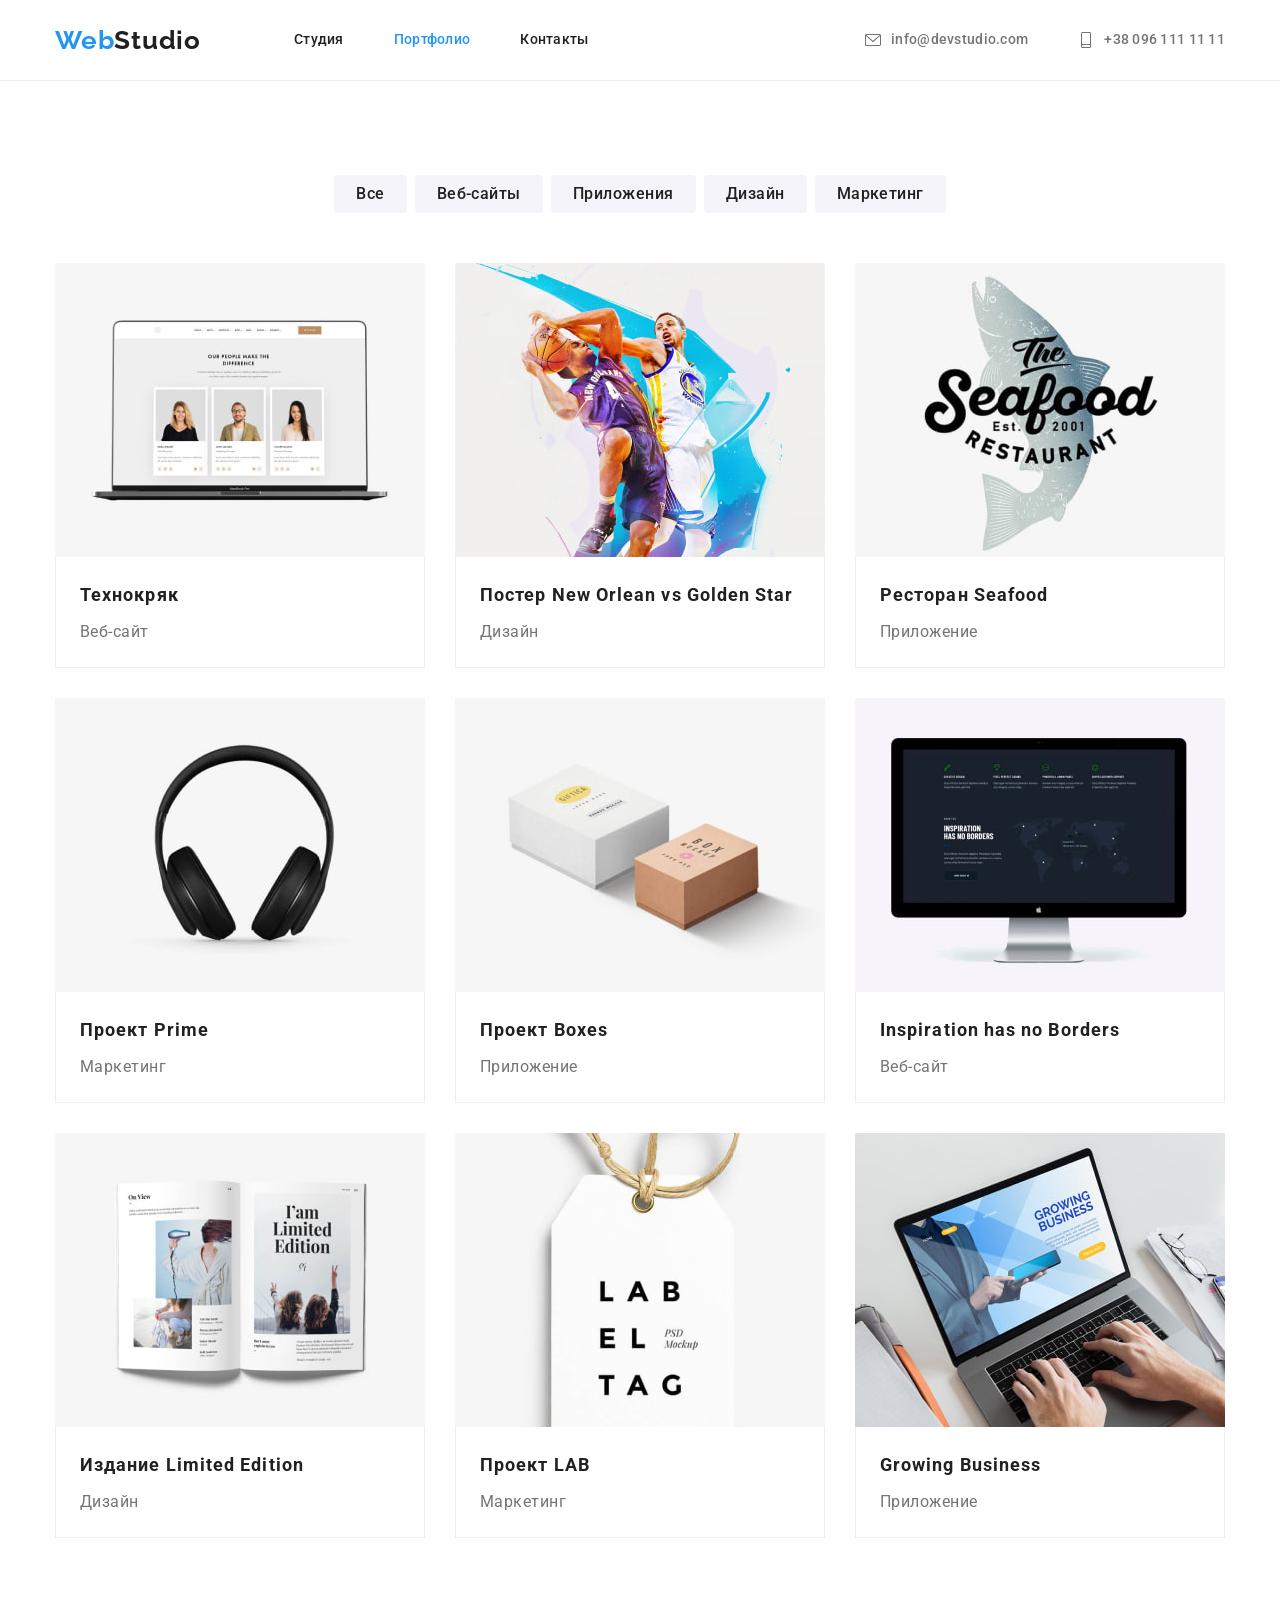
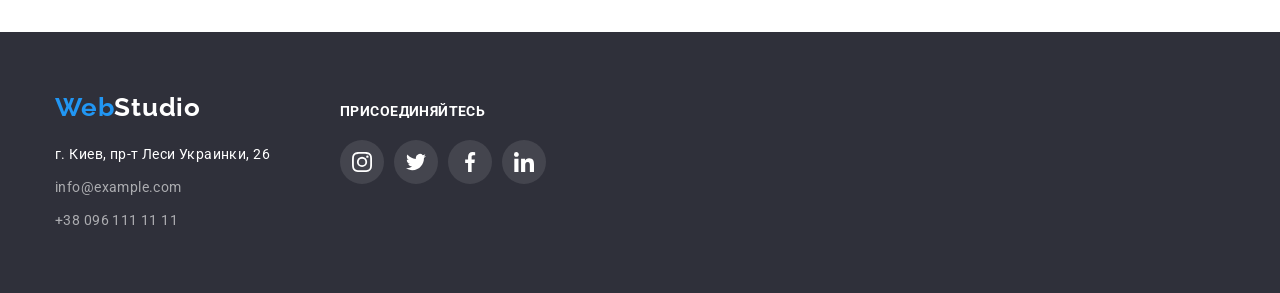
==== portfolio.html @ e17aa471 "Initial commit" ====
<!DOCTYPE html>
<html lang="ru">

<head>
    <meta charset="UTF-8">
    <meta http-equiv="X-UA-Compatible" content="IE=edge">
    <meta name="viewport" content="width=device-width, initial-scale=1.0">
    <title>Портфолио</title>
    <link href="https://fonts.googleapis.com/css2?family=Raleway:wght@700&family=Roboto:wght@400;500;700;900&display=swap"
        rel="stylesheet">
    <link rel="stylesheet" href="https://cdnjs.cloudflare.com/ajax/libs/modern-normalize/1.1.0/modern-normalize.min.css"
        integrity="sha512-wpPYUAdjBVSE4KJnH1VR1HeZfpl1ub8YT/NKx4PuQ5NmX2tKuGu6U/JRp5y+Y8XG2tV+wKQpNHVUX03MfMFn9Q=="
        crossorigin="anonymous" referrerpolicy="no-referrer" />
    <link rel="stylesheet" href="./css/styles.css">
</head>
<body>
<!--Верхняя линия-->
    <header class="header">
        <div class="container header-container">
            <a class="logo" lang="en" href="./index.html"><span class="logo-accent">Web</span>Studio</a>
            <nav class="navigation">
                <ul class="list navigation-list">
                    <li class="header-item navigation-item"><a class="navigation-link link"
                            href="./index.html">Студия</a></li>
                    <li class="header-item navigation-item"><a class="navigation-link link current"
                            href="./portfolio.html">Портфолио</a></li>
                    <li class="header-item navigation-item"><a class="navigation-link link" href="">Контакты</a></li>
                </ul>
            </nav>
            <ul class="list header-list">
                <li class="header-item">
                    <a class="header-mail link" href="mailto:info@devstudio.com">
                        <svg class="mail-icon" width="16" height="16">
                            <use href="/images/symbol-defs.svg#mail"></use>
                        </svg>
                        info@devstudio.com
                    </a>
                </li>
                <li class="header-item">
                    <a class="header-tel link" href="tel:+380961111111">
                        <svg class="mail-icon" width="16" height="16">
                            <use href="/images/symbol-defs.svg#smartphone"></use>
                        </svg>
                        +38 096 111 11 11
                    </a>
                </li>
            </ul>
        </div>
    </header>
    <main class="main">
        <section class="section">
            <div class="container">
                <h1 class="visually-hidden">Портфолио</h1>
                <!--Фільтри-->
                <ul class="list filter-list">
                    <li class="item filter-item"><button class="filter-btn" type="button">Все</button></li>
                    <li class="item filter-item"><button class="filter-btn" type="button">Веб-сайты</button></li>
                    <li class="item filter-item"><button class="filter-btn" type="button">Приложения</button></li>
                    <li class="item filter-item"><button class="filter-btn" type="button">Дизайн</button></li>
                    <li class="item filter-item"><button class="filter-btn" type="button">Маркетинг</button></li>
                </ul>
                <!--Портфолио-->
                <ul class="list portfolio-list">
                    <li class="item">
                        <a class="link portfolio-link" href="#">
                            <img class="img" src="./images/portfolio/pr1/img.jpg" alt="Веб-сайт на ноутбуке" width="370" height="294">
                            <div class="portfolio-content">
                                <h2 class="portfolio-title">Технокряк</h2>
                                <p class="portfolio-text">Веб-сайт</p>
                            </div>
                        </a>
                    </li>
                    <li class="item">
                        <a class="link portfolio-link" href="#">
                            <img class="img" src="./images/portfolio/pr2/img.jpg" alt="Баскетболисты" width="370" height="294">
                            <div class="portfolio-content">
                                <h2 class="portfolio-title">Постер <span lang="en">New Orlean vs Golden Star</span></h2>
                                <p class="portfolio-text">Дизайн</p>
                            </div>
                        </a>
                    </li>
                    <li class="item">
                        <a class="link portfolio-link" href="#">
                            <img class="img" src="./images/portfolio/pr3/img.jpg" alt="Логотип ресторана" width="370" height="294">
                            <div class="portfolio-content">
                                <h2 class="portfolio-title">Ресторан <span lang="en">Seafood</span></h2>
                                <p class="portfolio-text">Приложение</p>
                            </div>
                        </a>
                    </li>
                    <li class="item portfolio-link">
                        <a class="link" href="#">
                            <img class="img" src="./images/portfolio/pr4/img.jpg" alt="Наушники" width="370" height="294">
                            <div class="portfolio-content">
                                <h2 class="portfolio-title">Проект <span lang="en">Prime</span></h2>
                                <p class="portfolio-text">Маркетинг</p>
                            </div>
                        </a>
                    </li>
                    <li class="item">
                        <a class="link portfolio-link" href="#">
                            <img class="img" src="./images/portfolio/pr5/img.jpg" alt="Две коробочки" width="370" height="294">
                            <div class="portfolio-content">
                                <h2 class="portfolio-title">Проект <span lang="en">Boxes</span></h2>
                                <p class="portfolio-text">Приложение</p>
                            </div>
                        </a>
                    </li>
                    <li class="item">
                        <a class="link portfolio-link" href="#">
                            <img class="img" src="./images/portfolio/pr6/img.jpg" alt="Монитор компьютера" width="370" height="294">
                            <div class="portfolio-content">
                                <h2 class="portfolio-title" lang="en">Inspiration has no Borders</h2>
                                <p class="portfolio-text">Веб-сайт</p>
                            </div>
                        </a>
                    </li>
                    <li class="item">
                        <a class="link portfolio-link" href="#">
                            <img class="img" src="./images/portfolio/pr7/img.jpg" alt="Разворот журнала" width="370" height="294">
                            <div class="portfolio-content">
                                <h2 class="portfolio-title">Издание <span lang="en">Limited Edition</span></h2>
                                <p class="portfolio-text">Дизайн</p>
                            </div>
                        </a>
                    </li>
                    <li class="item">
                        <a class="link portfolio-link" href="#">
                            <img class="img" src="./images/portfolio/pr8/img.jpg" alt="Бирка" width="370" height="294">
                            <div class="portfolio-content">
                                <h2 class="portfolio-title">Проект <span lang="en">LAB</span></h2>
                                <p class="portfolio-text">Маркетинг</p>
                            </div>
                        </a>
                    </li>
                    <li class="item">
                        <a class="link portfolio-link" href="#">
                            <img class="img" src="./images/portfolio/pr9/img.jpg" alt="Работа на ноутбуке" width="370" height="294">
                            <div class="portfolio-content">
                                <h2 class="portfolio-title" lang="en">Growing Business</h2>
                                <p class="portfolio-text">Приложение</p>
                            </div>
                        </a>
                    </li>
                </ul>
            </div>
        </section>


    </main>
    <!--Подвал-->
    <footer class="footer">
        <div class="container footer-conteiner">
            <div class="logo-group">
                <a class="logo footer-logo" lang="en" href="./index.html"><span class="logo-accent">Web</span>Studio</a>
                <address class="footer-group">
                    <ul class="list footer-list">
                        <li class="footer-item"><a class="link" href="https://bit.ly/3pXMvUd" target="_blank"
                                rel="noopener noreferrer">г. Киев, пр-т
                                Леси Украинки, 26</a> </li>
                        <li class="mail footer-item"><a class="link" href="mailto:info@devstudio.com">info@example.com</a>
                        </li>
                        <li class="tel footer-item"><a class="link" href="tel:+380961111111">+38 096 111 11 11</a> </li>
                    </ul>
                </address>
            </div>
            <div>
                <h2 class="sociallinks-title">Присоединяйтесь</h2>
                <ul class="list sociallinks">
                    <li class="item">
                        <a class="social-link footer-link" href="" target="_blank" rel="noopenen noreferrer"
                            aria-label="иконка Инстаграм">
                            <svg class="footer-icon" width="20px" height="20px">
                                <use href="/images/symbol-defs.svg#instagram"></use>
                            </svg>
                        </a>
                    </li>
                    <li class="item">
                        <a class="social-link footer-link" href="" target="_blank" rel="noopenen noreferrer"
                            aria-label="иконка Твиттер">
                            <svg class="footer-icon" width="20px" height="20px">
                                <use href="/images/symbol-defs.svg#twitter"></use>
                            </svg>
                        </a>
                    </li>
                    <li class="item">
                        <a class="social-link footer-link" href="" target="_blank" rel="noopenen noreferrer"
                            aria-label="иконка Фейсбук">
                            <svg class="footer-icon" width="20px" height="20px">
                                <use href="/images/symbol-defs.svg#facebook"></use>
                            </svg>
                        </a>
                    </li>
                    <li class="item">
                        <a class="social-link footer-link" href="" target="_blank" rel="noopenen noreferrer"
                            aria-label="иконка Линкедин">
                            <svg class="footer-icon" width="20px" height="20px">
                                <use href="/images/symbol-defs.svg#linkedin"></use>
                            </svg>
                        </a>
                    </li>
                </ul>
            </div>
        </div>
    </footer>
</body>
---- css/styles.css ----
:root {
    --dark-grey: #212121;
    --light-grey: #757575;
    --hover-blue: #2196F3;
    --hero-button-hover: #188CE8;
    --hero-h1-white: #FFFFFF;
    --hero-background: #2F303A;
    --team-background: #F5F4FA;
    --footer-contakts: rgba(255, 255, 255, 0.6);
    --header-line: #ECECEC;
    --portfolio-content-border: #EEEEEE;
    --border-grey: #AFB1B8;
}
body {
    font-family: 'Roboto', sans-serif;
    color: var(--dark-grey);
}
h1, 
h2, 
h3, 
h4, 
h5, 
h6, 
p {
    margin: 0;
}
img {
    display: block;
    max-width: 100%;
    height: auto;
}
.visually-hidden {
    position: absolute;
    width: 1px;
    height: 1px;
    margin: -1px;
    border: 0;
    padding: 0;
    white-space: nowrap;
    clip-path: inset(100%);
    clip: rect(0 0 0 0);
    overflow: hidden;
}
.container {
    width: 1200px;

    padding-left: 15px;
    padding-right: 15px;

    margin-left: auto;
    margin-right: auto;
}
.section {
    padding-top: 94px;
    padding-bottom: 94px;
}
.link {
    text-decoration: none;
    color: inherit;
}
.list {
    list-style-type: none;
    padding: 0;
    margin: 0;
}
.current {
    color: var(--hover-blue);
}

/**
  |============================
  | Header section
  |============================
*/
.header {
    border-bottom: 1px solid var(--header-line);
}
/* Логотип */
.header-container {
    display: flex;
    align-items: center;
}
.logo {
    font-family: 'Raleway', sans-serif;
    font-style: normal;
    font-weight: 700;
    font-size: 26px;
    line-height: 1.19;
    letter-spacing: 0.03em;
    text-decoration: none;
    color: inherit;

    margin-right: 93px;
}
.logo-accent {
    color: var(--hover-blue);
}
/* верхняя линия */
.navigation-list {
    display: flex;
    align-items: center;
}
.navigation-item,
.header-item {
    margin-right: 50px;
}
.navigation-item:last-child,
.header-item:last-child {
    margin-right: 0px;
}
.navigation-link,
.header-mail,
.header-tel {
    display: flex;
    align-items: center;
    padding-top: 32px;
    padding-bottom: 32px;
}
.header-list {
    display: flex;
    align-items: center;
    color: var(--light-grey);
    margin-left: auto;
}
.header-item {
    font-weight: 500;
    font-size: 14px;
    line-height: 1.14;
    letter-spacing: 0.02em;

    margin-right: 50;
}
.link:hover,
.link:focus {
    color: var(--hover-blue);
}
.mail-icon {
    margin-right: 10px;
    fill: currentColor;
}

/**
  |============================
  | Hero section
  |============================
*/
/* Герой */

.hero {
    max-width: 1600px;
    min-height: 600px;
    margin-left: auto;
    margin-right: auto;
    background-image: linear-gradient(
        to right,
        rgba(47, 48, 58, 0.4),
        rgba(47, 48, 58, 0.4)), url(/images/hero/img.jpg);
    background-size: cover;
    background-repeat: no-repeat;
    background-position: center;

    background-color: var(--hero-background);
    padding-top: 200px;
    padding-bottom: 200px;
}
.hero-title {
    font-weight: 900;
    font-size: 44px;
    line-height: 1.36;
    text-transform: uppercase;
    text-align: center;
    letter-spacing: 0.06em;
    color: var(--hero-h1-white);

    display: block;
    margin-bottom: 30px;
}
/* Кнопка-герой*/
.hero-button {
    font-family: 'Roboto',
    sans-serif;
    font-weight: 700;
    font-size: 16px;
    line-height: 1.88;
    text-align: center;
    letter-spacing: 0.06em;
    color: var(--hero-h1-white);
    cursor: pointer;
    background-color: var(--hover-blue);
    border: none;
    border-radius: 4px;

    min-width: 200px;
    min-height: 50px;
    padding: 10px 32px;
    margin: 0 auto;
    display: block;
}
.hero-button:hover,
.hero-button:focus {
    background-color: var(--hero-button-hover);
}

/**
  |============================
  | Features section
  |============================
*/
.features-list {
    display: flex;
    /*   flex-wrap: wrap;*/
    margin-left: -30px;
    margin-top: -30px;
}

.features-list>.item {
    flex-basis: calc(100% / 4 - 30px);
    margin-left: 30px;
    margin-top: 30px;
}
.icon-box {
    display: flex;
    justify-content: center;
    align-items: center;
    background-color:  var(--team-background);
    border-radius: 4px;
    height: 120px;
    margin-bottom: 30px;
}
.features-title {
    font-weight: 700;
    font-size: 14px;
    line-height: 1.14;
    letter-spacing: 0.03em;
    text-transform: uppercase;

    margin-bottom: 10px;
}

.features-text {
    font-size: 14px;
    line-height: 1.71;
    letter-spacing: 0.03em;
    color: var(--light-grey);
}
/**
  |============================
  | Activity section
  |============================
*/
.activity-section {
    padding-top: 0px;
}
.activity-title {
    font-weight: 700;
    font-size: 36px;
    line-height: 1.16;
    text-align: center;
    letter-spacing: 0.03em;

    display: block;
    margin-bottom: 50px;
}
.activity-list {
    display: flex;
}
.activity-list > .item {
    flex-basis: calc(100% / 3);
}
.activity-item {
    margin-right: 30px;
}
.activity-item:last-child {
    margin-right: 0px;
}
/**
  |============================
  | Team section
  |============================
*/
.team {
    background-color: var(--team-background);
}
.team-title {
    font-weight: 700;
    font-size: 36px;
    line-height: 1.16;
    text-align: center;
    letter-spacing: 0.03em;

    margin-bottom: 50px;
}
.team-list {
    display: flex;
 /*   flex-wrap: wrap;*/
    margin-left: -30px;
    margin-top: -30px;
}
.team-list > .item {
    flex-basis: calc(100% / 4 - 30px);
    margin-left: 30px;
    margin-top: 30px;
}
.team-card {
    background-color: var(--hero-h1-white);

    box-shadow: 0px 1px 3px rgba(0, 0, 0, 0.12),
    0px 1px 1px rgba(0, 0, 0, 0.14),
    0px 2px 1px rgba(0, 0, 0, 0.2);
    border-radius: 0px 0px 4px 4px;
}
.card-content {
    padding: 30px 0px;
}
.card-title {
    font-weight: 500;
    font-size: 16px;
    line-height: 1.19;
    text-align: center;
    letter-spacing: 0.03em;

    margin-bottom: 10px;
}
.card-text {
    line-height: 1.19;
    text-align: center;
    letter-spacing: 0.03em;
    color: var(--light-grey);
    padding-bottom: 16px;
}
.sociallinks {
    display: flex;
    gap: 10px;
    justify-content: center;
}
.sociallinks > .item {
    flex-basis: calc((100% - 10 * 4) / 4);
    
}

.social-link {
    display: flex;
    align-items: center;
    justify-content: center;
    
    width: 44px;
    height: 44px;
    
    border-radius: 50%;
    
}
.social-link:hover,
.social-link:focus {
    background-color: var(--hover-blue);
}
.social-icon {
    fill: var(--border-grey);
}
.social-link:hover .social-icon,
.social-link:focus .social-icon {
    fill: var(--hero-h1-white);
}
/**
  |============================
  | Clients section
  |============================
*/
.clients-title {
    font-weight: 700;
    font-size: 36px;
    line-height: 1.16;
    text-align: center;
    letter-spacing: 0.03em;

    margin-bottom: 50px;
}
.clients-list {
    display: flex;
    flex-wrap: wrap;
    gap: 30px;
}
.clients-list > item {
    flex-basis: calc(100% / 6);
}
.client-link {
    display: flex;
    align-items: center;
    justify-content: center;

    width: 170px;
    height: 92px;
    
    border: 1px solid var(--border-grey);
    border-radius: 4px;
}
.client-link:hover,
.client-link:focus {
    border-color: var(--hover-blue);
}
.client-icon {
    fill: var(--border-grey);
}
.client-link:hover .client-icon,
.client-link:focus .client-icon {
    fill: var(--hover-blue);
}
/**
  |============================
  | Portfolio section
  |============================
*/
/* Фильтр */
.filter-list {
    display: flex;
    justify-content: center;

    margin-top: 0px;
    margin-bottom: 50px;
}

.filter-btn {
    font-family: 'Roboto', sans-serif;    font-weight: 500;
    font-size: 16px;
    line-height: 1.62;
    text-align: center;
    letter-spacing: 0.03em;
    color: var(--dark-grey);
    background-color: var(--team-background);
    cursor: pointer;
    border: none;
    border-radius: 4px;

    min-width: 45px;
    min-height: 38px;
    padding: 6px 22px;
}
.filter-item {
    margin-right: 8px;
    display: block;
}
.filter-item:last-child {
    margin-right: 0px;
}
.filter-btn:hover,
.filter-btn:focus {
    color: var(--hero-h1-white);
    background-color: var(--hover-blue);
    box-shadow: 0px 3px 1px rgba(0, 0, 0, 0.1),
    0px 1px 2px rgba(0, 0, 0, 0.08),
    0px 2px 2px rgba(0, 0, 0, 0.12);
}
/* Портфолио */
.portfolio-list {
    display: flex;
    flex-wrap: wrap;
    margin-left: -30px;
    margin-top: -30px;
}
.portfolio-list > .item {
    flex-basis: calc(100% / 3 - 30px);
    margin-left: 30px;
    margin-top: 30px;
}
.portfolio-link {
    display: block;
}
.portfolio-link:hover,
.portfolio-link:focus {
    box-shadow: 0px 1px 1px rgba(0, 0, 0, 0.12), 0px 4px 4px rgba(0, 0, 0, 0.06), 1px 4px 6px rgba(0, 0, 0, 0.16);
}
.portfolio-content {
    padding: 20px 24px;
    border-right: 1px solid var(--portfolio-content-border);
    border-bottom: 1px solid var(--portfolio-content-border);
    border-left: 1px solid var(--portfolio-content-border);
}
.portfolio-title {
    font-weight: 700;
    font-size: 18px;
    line-height: 2.00;
    letter-spacing: 0.06em;

    margin-bottom: 4px;
}
.portfolio-text {
    line-height: 1.88;
    letter-spacing: 0.03em;
    color: var(--light-grey);
}
/**
  |============================
  | Footer section
  |============================
*/
/* подвал */
.footer {
    background-color: var(--hero-background);
    color: var(--hero-h1-white);

    padding-top: 60px;
    padding-bottom: 60px;
}
.footer-conteiner {
    display: flex;
    justify-content: flex-start;
    align-items: baseline;
}
.logo-group {
    margin-right: 70px;
}
.footer-logo {
    display: block;
    margin-right: 0px;
    margin-bottom: 20px;
}
.footer-group {
    font-size: 14px;
    line-height: 1.71;
    letter-spacing: 0.03em;
    font-style: normal;
}
.footer-item {
    margin-bottom: 9px;
}
.footer-item:last-child {
    margin-bottom: 0;
}
.mail, 
.tel {
    color: var(--footer-contakts);
}
.sociallinks-title {
    font-weight: 700;
    font-size: 14px;
    line-height: 1.14;
    letter-spacing: 0.03em;
    text-transform: uppercase;

    margin-bottom: 20px;
}
.footer-link {
    background-color: rgba(255, 255, 255, 0.1);
}
.footer-icon {
    fill: var(--hero-h1-white);
}
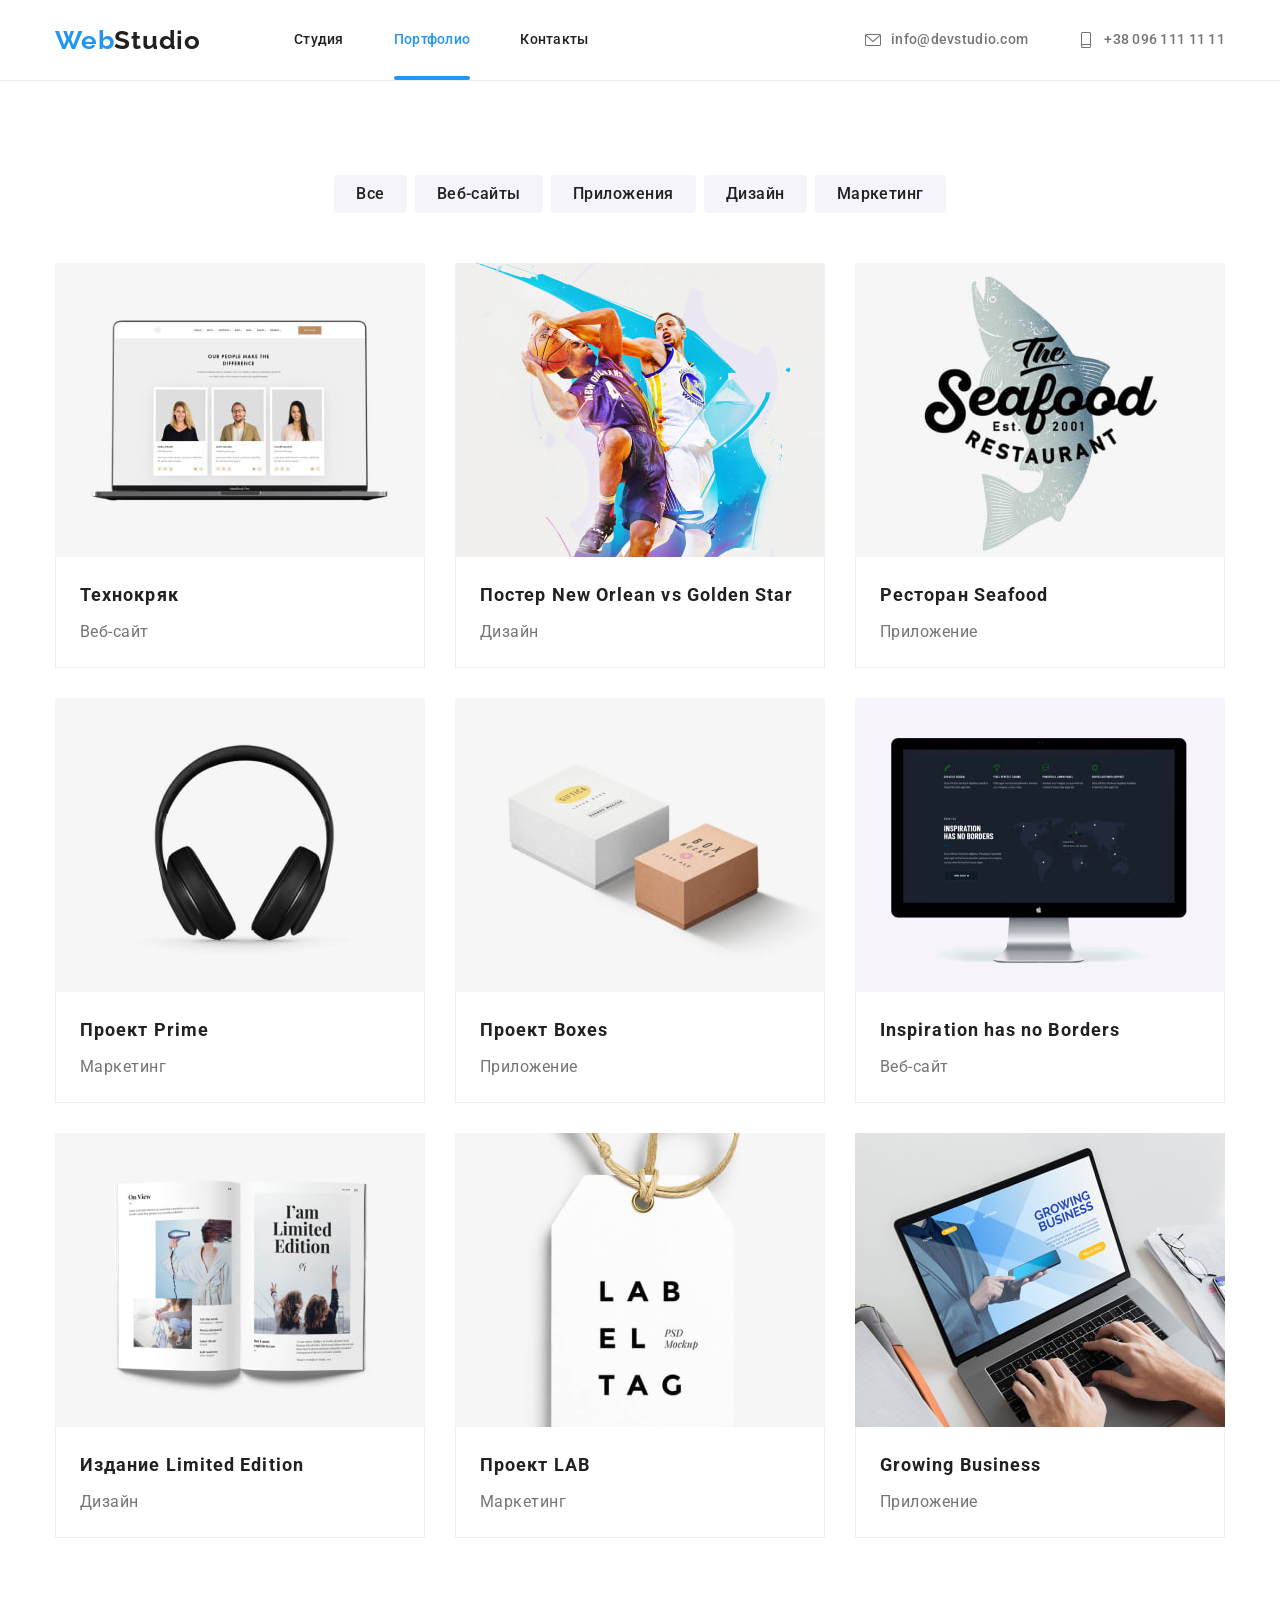
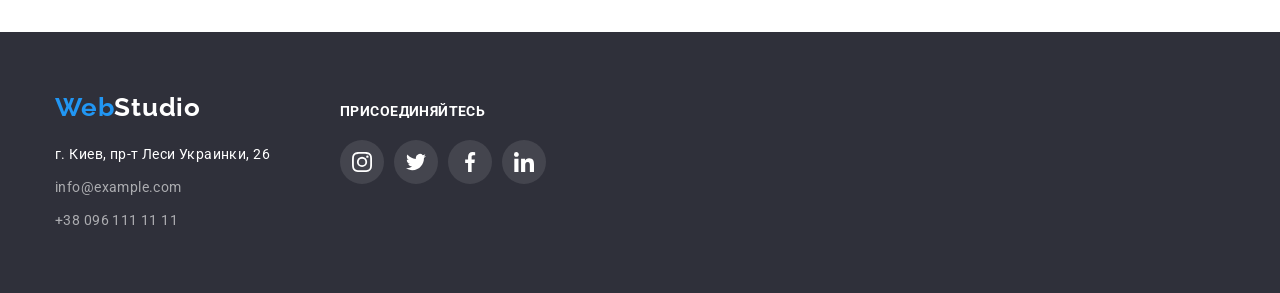
==== commit cea0ec7b: "створює ооверлеї в портфоліо" ====
--- a/portfolio.html
+++ b/portfolio.html
@@ -6,15 +6,17 @@
     <meta http-equiv="X-UA-Compatible" content="IE=edge">
     <meta name="viewport" content="width=device-width, initial-scale=1.0">
     <title>Портфолио</title>
-    <link href="https://fonts.googleapis.com/css2?family=Raleway:wght@700&family=Roboto:wght@400;500;700;900&display=swap"
+    <link
+        href="https://fonts.googleapis.com/css2?family=Raleway:wght@700&family=Roboto:wght@400;500;700;900&display=swap"
         rel="stylesheet">
     <link rel="stylesheet" href="https://cdnjs.cloudflare.com/ajax/libs/modern-normalize/1.1.0/modern-normalize.min.css"
         integrity="sha512-wpPYUAdjBVSE4KJnH1VR1HeZfpl1ub8YT/NKx4PuQ5NmX2tKuGu6U/JRp5y+Y8XG2tV+wKQpNHVUX03MfMFn9Q=="
         crossorigin="anonymous" referrerpolicy="no-referrer" />
     <link rel="stylesheet" href="./css/styles.css">
 </head>
+
 <body>
-<!--Верхняя линия-->
+    <!--Верхняя линия-->
     <header class="header">
         <div class="container header-container">
             <a class="logo" lang="en" href="./index.html"><span class="logo-accent">Web</span>Studio</a>
@@ -31,7 +33,7 @@
                 <li class="header-item">
                     <a class="header-mail link" href="mailto:info@devstudio.com">
                         <svg class="mail-icon" width="16" height="16">
-                            <use href="/images/symbol-defs.svg#mail"></use>
+                            <use href="./images/symbol-defs.svg#mail"></use>
                         </svg>
                         info@devstudio.com
                     </a>
@@ -39,7 +41,7 @@
                 <li class="header-item">
                     <a class="header-tel link" href="tel:+380961111111">
                         <svg class="mail-icon" width="16" height="16">
-                            <use href="/images/symbol-defs.svg#smartphone"></use>
+                            <use href="./images/symbol-defs.svg#smartphone"></use>
                         </svg>
                         +38 096 111 11 11
                     </a>
@@ -61,81 +63,126 @@
                 </ul>
                 <!--Портфолио-->
                 <ul class="list portfolio-list">
-                    <li class="item">
-                        <a class="link portfolio-link" href="#">
-                            <img class="img" src="./images/portfolio/pr1/img.jpg" alt="Веб-сайт на ноутбуке" width="370" height="294">
+
+                    <li class="item">
+                        <a class="link portfolio-link" href="#">
+                            <div class="img-tumb">
+                                <img class="img" src="./images/portfolio/pr1/img.jpg" alt="Веб-сайт на ноутбуке" width="370" height="294">
+                                <p class="overlay-text">Ресурс предлагает комплексные предложения с разным уровнем функционала и сервисов. Все это
+                                        позволит посетителю получить исчерпывающие сведения о компании или частном лице.</p>
+                            </div>
                             <div class="portfolio-content">
                                 <h2 class="portfolio-title">Технокряк</h2>
                                 <p class="portfolio-text">Веб-сайт</p>
                             </div>
                         </a>
                     </li>
-                    <li class="item">
-                        <a class="link portfolio-link" href="#">
-                            <img class="img" src="./images/portfolio/pr2/img.jpg" alt="Баскетболисты" width="370" height="294">
+
+                    <li class="item">
+                        <a class="link portfolio-link" href="#">
+                            <div class="img-tumb">
+                                <img class="img" src="./images/portfolio/pr2/img.jpg" alt="Баскетболисты" width="370" height="294">
+                                <p class="overlay-text">Ресурс предлагает комплексные предложения с разным уровнем функционала и сервисов. Все это
+                                        позволит посетителю получить исчерпывающие сведения о компании или частном лице.</p>
+                            </div>
                             <div class="portfolio-content">
                                 <h2 class="portfolio-title">Постер <span lang="en">New Orlean vs Golden Star</span></h2>
                                 <p class="portfolio-text">Дизайн</p>
                             </div>
                         </a>
                     </li>
-                    <li class="item">
-                        <a class="link portfolio-link" href="#">
-                            <img class="img" src="./images/portfolio/pr3/img.jpg" alt="Логотип ресторана" width="370" height="294">
+
+                    <li class="item">
+                        <a class="link portfolio-link" href="#">
+                            <div class="img-tumb">
+                                <img class="img" src="./images/portfolio/pr3/img.jpg" alt="Логотип ресторана" width="370" height="294">
+                                <p class="overlay-text">Ресурс предлагает комплексные предложения с разным уровнем функционала и сервисов. Все это
+                                    позволит посетителю получить исчерпывающие сведения о компании или частном лице.</p>
+                            </div>
                             <div class="portfolio-content">
                                 <h2 class="portfolio-title">Ресторан <span lang="en">Seafood</span></h2>
                                 <p class="portfolio-text">Приложение</p>
                             </div>
                         </a>
                     </li>
-                    <li class="item portfolio-link">
-                        <a class="link" href="#">
-                            <img class="img" src="./images/portfolio/pr4/img.jpg" alt="Наушники" width="370" height="294">
+
+                    <li class="item">
+                        <a class="link portfolio-link" href="#">
+                            <div class="img-tumb">
+                                <img class="img" src="./images/portfolio/pr4/img.jpg" alt="Наушники" width="370" height="294">
+                                <p class="overlay-text">Ресурс предлагает комплексные предложения с разным уровнем функционала и сервисов. Все это
+                                    позволит посетителю получить исчерпывающие сведения о компании или частном лице.</p>
+                            </div>
                             <div class="portfolio-content">
                                 <h2 class="portfolio-title">Проект <span lang="en">Prime</span></h2>
                                 <p class="portfolio-text">Маркетинг</p>
                             </div>
                         </a>
                     </li>
-                    <li class="item">
-                        <a class="link portfolio-link" href="#">
-                            <img class="img" src="./images/portfolio/pr5/img.jpg" alt="Две коробочки" width="370" height="294">
+
+                    <li class="item">
+                        <a class="link portfolio-link" href="#">
+                            <div class="img-tumb">
+                                <img class="img" src="./images/portfolio/pr5/img.jpg" alt="Две коробочки" width="370" height="294">
+                                <p class="overlay-text">Ресурс предлагает комплексные предложения с разным уровнем функционала и сервисов. Все это
+                                    позволит посетителю получить исчерпывающие сведения о компании или частном лице.</p>
+                            </div>
                             <div class="portfolio-content">
                                 <h2 class="portfolio-title">Проект <span lang="en">Boxes</span></h2>
                                 <p class="portfolio-text">Приложение</p>
                             </div>
                         </a>
                     </li>
-                    <li class="item">
-                        <a class="link portfolio-link" href="#">
-                            <img class="img" src="./images/portfolio/pr6/img.jpg" alt="Монитор компьютера" width="370" height="294">
+
+                    <li class="item">
+                        <a class="link portfolio-link" href="#">
+                            <div class="img-tumb">
+                                <img class="img" src="./images/portfolio/pr6/img.jpg" alt="Монитор компьютера" width="370" height="294">
+                                <p class="overlay-text">Ресурс предлагает комплексные предложения с разным уровнем функционала и сервисов. Все это
+                                    позволит посетителю получить исчерпывающие сведения о компании или частном лице.</p>
+                            </div>
                             <div class="portfolio-content">
                                 <h2 class="portfolio-title" lang="en">Inspiration has no Borders</h2>
                                 <p class="portfolio-text">Веб-сайт</p>
                             </div>
                         </a>
                     </li>
-                    <li class="item">
-                        <a class="link portfolio-link" href="#">
-                            <img class="img" src="./images/portfolio/pr7/img.jpg" alt="Разворот журнала" width="370" height="294">
+
+                    <li class="item">
+                        <a class="link portfolio-link" href="#">
+                            <div class="img-tumb">
+                                <img class="img" src="./images/portfolio/pr7/img.jpg" alt="Разворот журнала" width="370" height="294">
+                                <p class="overlay-text">Ресурс предлагает комплексные предложения с разным уровнем функционала и сервисов. Все это
+                                    позволит посетителю получить исчерпывающие сведения о компании или частном лице.</p>
+                            </div>
                             <div class="portfolio-content">
                                 <h2 class="portfolio-title">Издание <span lang="en">Limited Edition</span></h2>
                                 <p class="portfolio-text">Дизайн</p>
                             </div>
                         </a>
                     </li>
-                    <li class="item">
-                        <a class="link portfolio-link" href="#">
-                            <img class="img" src="./images/portfolio/pr8/img.jpg" alt="Бирка" width="370" height="294">
+
+                    <li class="item">
+                        <a class="link portfolio-link" href="#">
+                            <div class="img-tumb">
+                                <img class="img" src="./images/portfolio/pr8/img.jpg" alt="Бирка" width="370" height="294">
+                                <p class="overlay-text">Ресурс предлагает комплексные предложения с разным уровнем функционала и сервисов. Все это
+                                    позволит посетителю получить исчерпывающие сведения о компании или частном лице.</p>
+                            </div>
                             <div class="portfolio-content">
                                 <h2 class="portfolio-title">Проект <span lang="en">LAB</span></h2>
                                 <p class="portfolio-text">Маркетинг</p>
                             </div>
                         </a>
                     </li>
-                    <li class="item">
-                        <a class="link portfolio-link" href="#">
-                            <img class="img" src="./images/portfolio/pr9/img.jpg" alt="Работа на ноутбуке" width="370" height="294">
+
+                    <li class="item">
+                        <a class="link portfolio-link" href="#">
+                            <div class="img-tumb">
+                                <img class="img" src="./images/portfolio/pr9/img.jpg" alt="Работа на ноутбуке" width="370" height="294">
+                                <p class="overlay-text">Ресурс предлагает комплексные предложения с разным уровнем функционала и сервисов. Все это
+                                    позволит посетителю получить исчерпывающие сведения о компании или частном лице.</p>
+                            </div>
                             <div class="portfolio-content">
                                 <h2 class="portfolio-title" lang="en">Growing Business</h2>
                                 <p class="portfolio-text">Приложение</p>
@@ -158,7 +205,8 @@
                         <li class="footer-item"><a class="link" href="https://bit.ly/3pXMvUd" target="_blank"
                                 rel="noopener noreferrer">г. Киев, пр-т
                                 Леси Украинки, 26</a> </li>
-                        <li class="mail footer-item"><a class="link" href="mailto:info@devstudio.com">info@example.com</a>
+                        <li class="mail footer-item"><a class="link"
+                                href="mailto:info@devstudio.com">info@example.com</a>
                         </li>
                         <li class="tel footer-item"><a class="link" href="tel:+380961111111">+38 096 111 11 11</a> </li>
                     </ul>
@@ -171,7 +219,7 @@
                         <a class="social-link footer-link" href="" target="_blank" rel="noopenen noreferrer"
                             aria-label="иконка Инстаграм">
                             <svg class="footer-icon" width="20px" height="20px">
-                                <use href="/images/symbol-defs.svg#instagram"></use>
+                                <use href="./images/symbol-defs.svg#instagram"></use>
                             </svg>
                         </a>
                     </li>
@@ -179,7 +227,7 @@
                         <a class="social-link footer-link" href="" target="_blank" rel="noopenen noreferrer"
                             aria-label="иконка Твиттер">
                             <svg class="footer-icon" width="20px" height="20px">
-                                <use href="/images/symbol-defs.svg#twitter"></use>
+                                <use href="./images/symbol-defs.svg#twitter"></use>
                             </svg>
                         </a>
                     </li>
@@ -187,7 +235,7 @@
                         <a class="social-link footer-link" href="" target="_blank" rel="noopenen noreferrer"
                             aria-label="иконка Фейсбук">
                             <svg class="footer-icon" width="20px" height="20px">
-                                <use href="/images/symbol-defs.svg#facebook"></use>
+                                <use href="./images/symbol-defs.svg#facebook"></use>
                             </svg>
                         </a>
                     </li>
@@ -195,7 +243,7 @@
                         <a class="social-link footer-link" href="" target="_blank" rel="noopenen noreferrer"
                             aria-label="иконка Линкедин">
                             <svg class="footer-icon" width="20px" height="20px">
-                                <use href="/images/symbol-defs.svg#linkedin"></use>
+                                <use href="./images/symbol-defs.svg#linkedin"></use>
                             </svg>
                         </a>
                     </li>
--- a/css/styles.css
+++ b/css/styles.css
@@ -11,24 +11,28 @@
     --portfolio-content-border: #EEEEEE;
     --border-grey: #AFB1B8;
 }
+
 body {
     font-family: 'Roboto', sans-serif;
     color: var(--dark-grey);
 }
-h1, 
-h2, 
-h3, 
-h4, 
-h5, 
-h6, 
+
+h1,
+h2,
+h3,
+h4,
+h5,
+h6,
 p {
     margin: 0;
 }
+
 img {
     display: block;
     max-width: 100%;
     height: auto;
 }
+
 .visually-hidden {
     position: absolute;
     width: 1px;
@@ -41,6 +45,7 @@
     clip: rect(0 0 0 0);
     overflow: hidden;
 }
+
 .container {
     width: 1200px;
 
@@ -50,21 +55,38 @@
     margin-left: auto;
     margin-right: auto;
 }
+
 .section {
     padding-top: 94px;
     padding-bottom: 94px;
 }
+
 .link {
     text-decoration: none;
     color: inherit;
-}
+
+    transition: color 250ms cubic-bezier(0.4, 0, 0.2, 1);
+}
+
 .list {
     list-style-type: none;
     padding: 0;
     margin: 0;
 }
+
 .current {
     color: var(--hover-blue);
+}
+.current::after {
+    position: absolute;
+    bottom: 0;
+    left: 0;
+    content: "";
+    width: 100%;
+    height: 4px;
+    background-color: var(--hover-blue);
+    border-radius: 2px;
+
 }
 
 /**
@@ -75,11 +97,13 @@
 .header {
     border-bottom: 1px solid var(--header-line);
 }
+
 /* Логотип */
 .header-container {
     display: flex;
     align-items: center;
 }
+
 .logo {
     font-family: 'Raleway', sans-serif;
     font-style: normal;
@@ -92,22 +116,42 @@
 
     margin-right: 93px;
 }
+
 .logo-accent {
     color: var(--hover-blue);
 }
+
 /* верхняя линия */
 .navigation-list {
+    
     display: flex;
     align-items: center;
 }
+
 .navigation-item,
 .header-item {
     margin-right: 50px;
 }
+.navigation-item {
+    position: relative;
+}
+
 .navigation-item:last-child,
 .header-item:last-child {
     margin-right: 0px;
 }
+.navigation-link:hover::after,
+.navigation-link:focus::after {
+    position: absolute;
+    bottom: 0;
+    left: 0;
+    content: "";
+    width: 100%;
+    height: 4px;
+    background-color: var(--hover-blue);
+    border-radius: 2px;
+
+}
 .navigation-link,
 .header-mail,
 .header-tel {
@@ -115,13 +159,18 @@
     align-items: center;
     padding-top: 32px;
     padding-bottom: 32px;
-}
+
+    transition: color 250ms cubic-bezier(0.4, 0, 0.2, 1), 
+    background-color 250ms cubic-bezier(0.4, 0, 0.2, 1); 
+}
+
 .header-list {
     display: flex;
     align-items: center;
     color: var(--light-grey);
     margin-left: auto;
 }
+
 .header-item {
     font-weight: 500;
     font-size: 14px;
@@ -130,10 +179,12 @@
 
     margin-right: 50;
 }
+
 .link:hover,
 .link:focus {
     color: var(--hover-blue);
 }
+
 .mail-icon {
     margin-right: 10px;
     fill: currentColor;
@@ -151,10 +202,9 @@
     min-height: 600px;
     margin-left: auto;
     margin-right: auto;
-    background-image: linear-gradient(
-        to right,
-        rgba(47, 48, 58, 0.4),
-        rgba(47, 48, 58, 0.4)), url(/images/hero/img.jpg);
+    background-image: linear-gradient(to right,
+            rgba(47, 48, 58, 0.4),
+            rgba(47, 48, 58, 0.4)), url(../images/hero/img.jpg);
     background-size: cover;
     background-repeat: no-repeat;
     background-position: center;
@@ -163,6 +213,7 @@
     padding-top: 200px;
     padding-bottom: 200px;
 }
+
 .hero-title {
     font-weight: 900;
     font-size: 44px;
@@ -175,10 +226,11 @@
     display: block;
     margin-bottom: 30px;
 }
+
 /* Кнопка-герой*/
 .hero-button {
     font-family: 'Roboto',
-    sans-serif;
+        sans-serif;
     font-weight: 700;
     font-size: 16px;
     line-height: 1.88;
@@ -195,10 +247,63 @@
     padding: 10px 32px;
     margin: 0 auto;
     display: block;
-}
+
+    transition: background-color 250ms cubic-bezier(0.4, 0, 0.2, 1);
+
+}
+
 .hero-button:hover,
 .hero-button:focus {
     background-color: var(--hero-button-hover);
+}
+/*Модальное окно*/
+.backdrop {
+    position: fixed;
+    top: 0;
+    left: 0;
+    width: 100%;
+    height: 100%;
+    background: rgba(0, 0, 0, 0.2);
+}
+.backdrop.is-hidden {
+    opacity: 0;
+    pointer-events: none;
+    visibility: hidden;
+}
+.modal-wrapper {
+    position: absolute;
+    top: 50%;
+    left: 50%;
+    transform: translate(-50%, -50%);
+    min-width: 528px;
+    min-height: 581px;
+    padding: 15px;
+    background-color: var(--hero-h1-white);
+    box-shadow: 0px 1px 3px rgba(0, 0, 0, 0.12), 0px 1px 1px rgba(0, 0, 0, 0.14), 0px 2px 1px rgba(0, 0, 0, 0.2);
+    border-radius: 4px;
+}
+.modal-btn {
+    position: absolute;
+    top: 8px;
+    right: 8px;
+
+    display: flex;
+    align-items: center;
+    justify-content: center;
+
+    width: 30px;
+    height: 30px;
+
+    padding: 0;
+
+    border: 1px solid rgba(0, 0, 0, 0.1);
+    border-radius: 50%;
+    background-color: transparent;
+
+    cursor: pointer;
+}
+.modal-icon {
+    fill: #000000;
 }
 
 /**
@@ -218,15 +323,18 @@
     margin-left: 30px;
     margin-top: 30px;
 }
+
+
 .icon-box {
     display: flex;
     justify-content: center;
     align-items: center;
-    background-color:  var(--team-background);
+    background-color: var(--team-background);
     border-radius: 4px;
     height: 120px;
     margin-bottom: 30px;
 }
+
 .features-title {
     font-weight: 700;
     font-size: 14px;
@@ -243,6 +351,7 @@
     letter-spacing: 0.03em;
     color: var(--light-grey);
 }
+
 /**
   |============================
   | Activity section
@@ -251,6 +360,7 @@
 .activity-section {
     padding-top: 0px;
 }
+
 .activity-title {
     font-weight: 700;
     font-size: 36px;
@@ -261,18 +371,48 @@
     display: block;
     margin-bottom: 50px;
 }
+
 .activity-list {
     display: flex;
 }
-.activity-list > .item {
+
+.activity-list>.item {
+    position: relative;
     flex-basis: calc(100% / 3);
 }
+
+
 .activity-item {
     margin-right: 30px;
 }
+
 .activity-item:last-child {
     margin-right: 0px;
 }
+.img-title {
+    position: absolute;
+    bottom: 0;
+    left: 0;
+    display: block;
+    text-align: center;
+    width: 100%;
+    height: 70px;
+    padding-top: 27px;
+    padding-bottom: 27px;
+
+    
+    background-color: rgba(47, 48, 58, 0.8);
+    
+    font-weight: 700;
+    font-size: 14px;
+    line-height: 1.14;
+    text-align: center;
+    letter-spacing: 0.03em;
+    text-transform: uppercase;
+    
+    color: var(--hero-h1-white);
+}
+
 /**
   |============================
   | Team section
@@ -281,6 +421,7 @@
 .team {
     background-color: var(--team-background);
 }
+
 .team-title {
     font-weight: 700;
     font-size: 36px;
@@ -290,28 +431,33 @@
 
     margin-bottom: 50px;
 }
+
 .team-list {
     display: flex;
- /*   flex-wrap: wrap;*/
+    /*   flex-wrap: wrap;*/
     margin-left: -30px;
     margin-top: -30px;
 }
-.team-list > .item {
+
+.team-list>.item {
     flex-basis: calc(100% / 4 - 30px);
     margin-left: 30px;
     margin-top: 30px;
 }
+
 .team-card {
     background-color: var(--hero-h1-white);
 
     box-shadow: 0px 1px 3px rgba(0, 0, 0, 0.12),
-    0px 1px 1px rgba(0, 0, 0, 0.14),
-    0px 2px 1px rgba(0, 0, 0, 0.2);
+        0px 1px 1px rgba(0, 0, 0, 0.14),
+        0px 2px 1px rgba(0, 0, 0, 0.2);
     border-radius: 0px 0px 4px 4px;
 }
+
 .card-content {
     padding: 30px 0px;
 }
+
 .card-title {
     font-weight: 500;
     font-size: 16px;
@@ -321,6 +467,7 @@
 
     margin-bottom: 10px;
 }
+
 .card-text {
     line-height: 1.19;
     text-align: center;
@@ -328,38 +475,48 @@
     color: var(--light-grey);
     padding-bottom: 16px;
 }
+
 .sociallinks {
     display: flex;
     gap: 10px;
     justify-content: center;
 }
-.sociallinks > .item {
+
+.sociallinks>.item {
     flex-basis: calc((100% - 10 * 4) / 4);
-    
+
 }
 
 .social-link {
     display: flex;
     align-items: center;
     justify-content: center;
-    
+
     width: 44px;
     height: 44px;
-    
+
     border-radius: 50%;
-    
-}
+
+    transition: background-color 250ms cubic-bezier(0.4, 0, 0.2, 1);
+
+}
+
 .social-link:hover,
 .social-link:focus {
     background-color: var(--hover-blue);
 }
+
 .social-icon {
     fill: var(--border-grey);
-}
+
+    transition: fill 250ms cubic-bezier(0.4, 0, 0.2, 1);
+}
+
 .social-link:hover .social-icon,
 .social-link:focus .social-icon {
     fill: var(--hero-h1-white);
 }
+
 /**
   |============================
   | Clients section
@@ -374,14 +531,17 @@
 
     margin-bottom: 50px;
 }
+
 .clients-list {
     display: flex;
     flex-wrap: wrap;
     gap: 30px;
 }
-.clients-list > item {
+
+.clients-list>item {
     flex-basis: calc(100% / 6);
 }
+
 .client-link {
     display: flex;
     align-items: center;
@@ -389,21 +549,29 @@
 
     width: 170px;
     height: 92px;
-    
+
     border: 1px solid var(--border-grey);
     border-radius: 4px;
-}
+
+    transition: border-color 250ms cubic-bezier(0.4, 0, 0.2, 1);
+}
+
 .client-link:hover,
 .client-link:focus {
     border-color: var(--hover-blue);
 }
+
 .client-icon {
     fill: var(--border-grey);
-}
+
+    transition: fill 250ms cubic-bezier(0.4, 0, 0.2, 1);
+}
+
 .client-link:hover .client-icon,
 .client-link:focus .client-icon {
     fill: var(--hover-blue);
 }
+
 /**
   |============================
   | Portfolio section
@@ -419,7 +587,8 @@
 }
 
 .filter-btn {
-    font-family: 'Roboto', sans-serif;    font-weight: 500;
+    font-family: 'Roboto', sans-serif;
+    font-weight: 500;
     font-size: 16px;
     line-height: 1.62;
     text-align: center;
@@ -433,22 +602,32 @@
     min-width: 45px;
     min-height: 38px;
     padding: 6px 22px;
-}
+
+    transition: color 250ms cubic-bezier(0.4, 0, 0.2, 1), 
+                background-color 250ms cubic-bezier(0.4, 0, 0.2, 1), 
+                box-shadow 250ms cubic-bezier(0.4, 0, 0.2, 1);
+    
+
+}
+
 .filter-item {
     margin-right: 8px;
     display: block;
 }
+
 .filter-item:last-child {
     margin-right: 0px;
 }
+
 .filter-btn:hover,
 .filter-btn:focus {
     color: var(--hero-h1-white);
     background-color: var(--hover-blue);
     box-shadow: 0px 3px 1px rgba(0, 0, 0, 0.1),
-    0px 1px 2px rgba(0, 0, 0, 0.08),
-    0px 2px 2px rgba(0, 0, 0, 0.12);
-}
+        0px 1px 2px rgba(0, 0, 0, 0.08),
+        0px 2px 2px rgba(0, 0, 0, 0.12);
+}
+
 /* Портфолио */
 .portfolio-list {
     display: flex;
@@ -456,24 +635,62 @@
     margin-left: -30px;
     margin-top: -30px;
 }
-.portfolio-list > .item {
+
+.portfolio-list>.item {
     flex-basis: calc(100% / 3 - 30px);
     margin-left: 30px;
     margin-top: 30px;
 }
+
 .portfolio-link {
     display: block;
-}
+
+    transition: color 250ms cubic-bezier(0.4, 0, 0.2, 1), 
+                box-shadow 250ms cubic-bezier(0.4, 0, 0.2, 1);
+}
+
 .portfolio-link:hover,
 .portfolio-link:focus {
+    
     box-shadow: 0px 1px 1px rgba(0, 0, 0, 0.12), 0px 4px 4px rgba(0, 0, 0, 0.06), 1px 4px 6px rgba(0, 0, 0, 0.16);
 }
+.portfolio-link:hover .overlay-text,
+.portfolio-link:focus .overlay-text {
+    transform: translatey(0);
+}
+.img-tumb {
+    position: relative;
+
+    overflow: hidden;
+
+}
+.overlay-text {
+    position: absolute;
+    top: 0;
+    left: 0;
+    width: 100%;
+    height: 100%;
+    
+    background-color: rgba(33, 150, 243, 0.9);
+    transform: translatey(100%);
+    transition: transform 250ms cubic-bezier(0.4, 0, 0.2, 1);
+
+    font-size: 18px;
+    line-height: 1.56;
+    letter-spacing: 0.03em;
+    
+    color: var(--hero-h1-white);
+
+    padding: 63px 24px;
+}
+
 .portfolio-content {
     padding: 20px 24px;
     border-right: 1px solid var(--portfolio-content-border);
     border-bottom: 1px solid var(--portfolio-content-border);
     border-left: 1px solid var(--portfolio-content-border);
 }
+
 .portfolio-title {
     font-weight: 700;
     font-size: 18px;
@@ -482,11 +699,13 @@
 
     margin-bottom: 4px;
 }
+
 .portfolio-text {
     line-height: 1.88;
     letter-spacing: 0.03em;
     color: var(--light-grey);
 }
+
 /**
   |============================
   | Footer section
@@ -500,35 +719,43 @@
     padding-top: 60px;
     padding-bottom: 60px;
 }
+
 .footer-conteiner {
     display: flex;
     justify-content: flex-start;
     align-items: baseline;
 }
+
 .logo-group {
     margin-right: 70px;
 }
+
 .footer-logo {
     display: block;
     margin-right: 0px;
     margin-bottom: 20px;
 }
+
 .footer-group {
     font-size: 14px;
     line-height: 1.71;
     letter-spacing: 0.03em;
     font-style: normal;
 }
+
 .footer-item {
     margin-bottom: 9px;
 }
+
 .footer-item:last-child {
     margin-bottom: 0;
 }
-.mail, 
+
+.mail,
 .tel {
     color: var(--footer-contakts);
 }
+
 .sociallinks-title {
     font-weight: 700;
     font-size: 14px;
@@ -538,12 +765,13 @@
 
     margin-bottom: 20px;
 }
+
 .footer-link {
     background-color: rgba(255, 255, 255, 0.1);
 }
+
 .footer-icon {
     fill: var(--hero-h1-white);
 }
 
 
-
